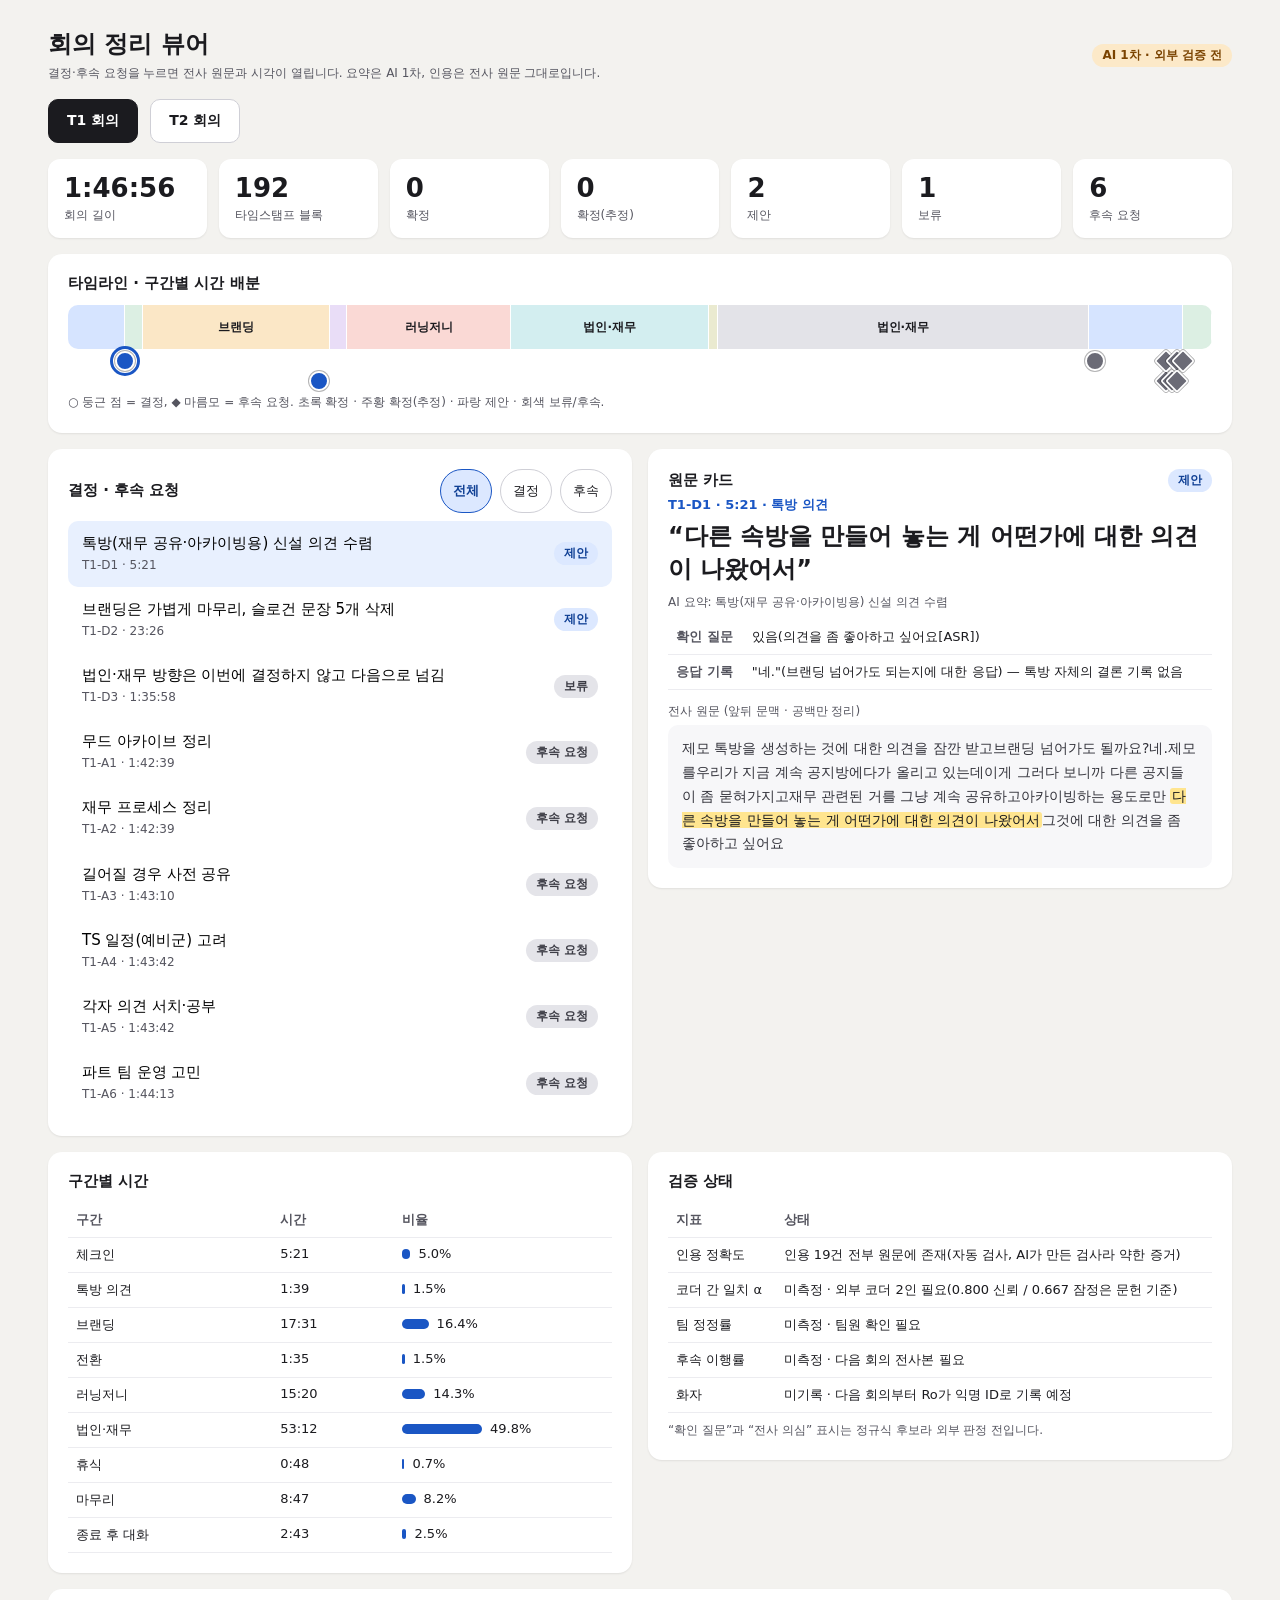
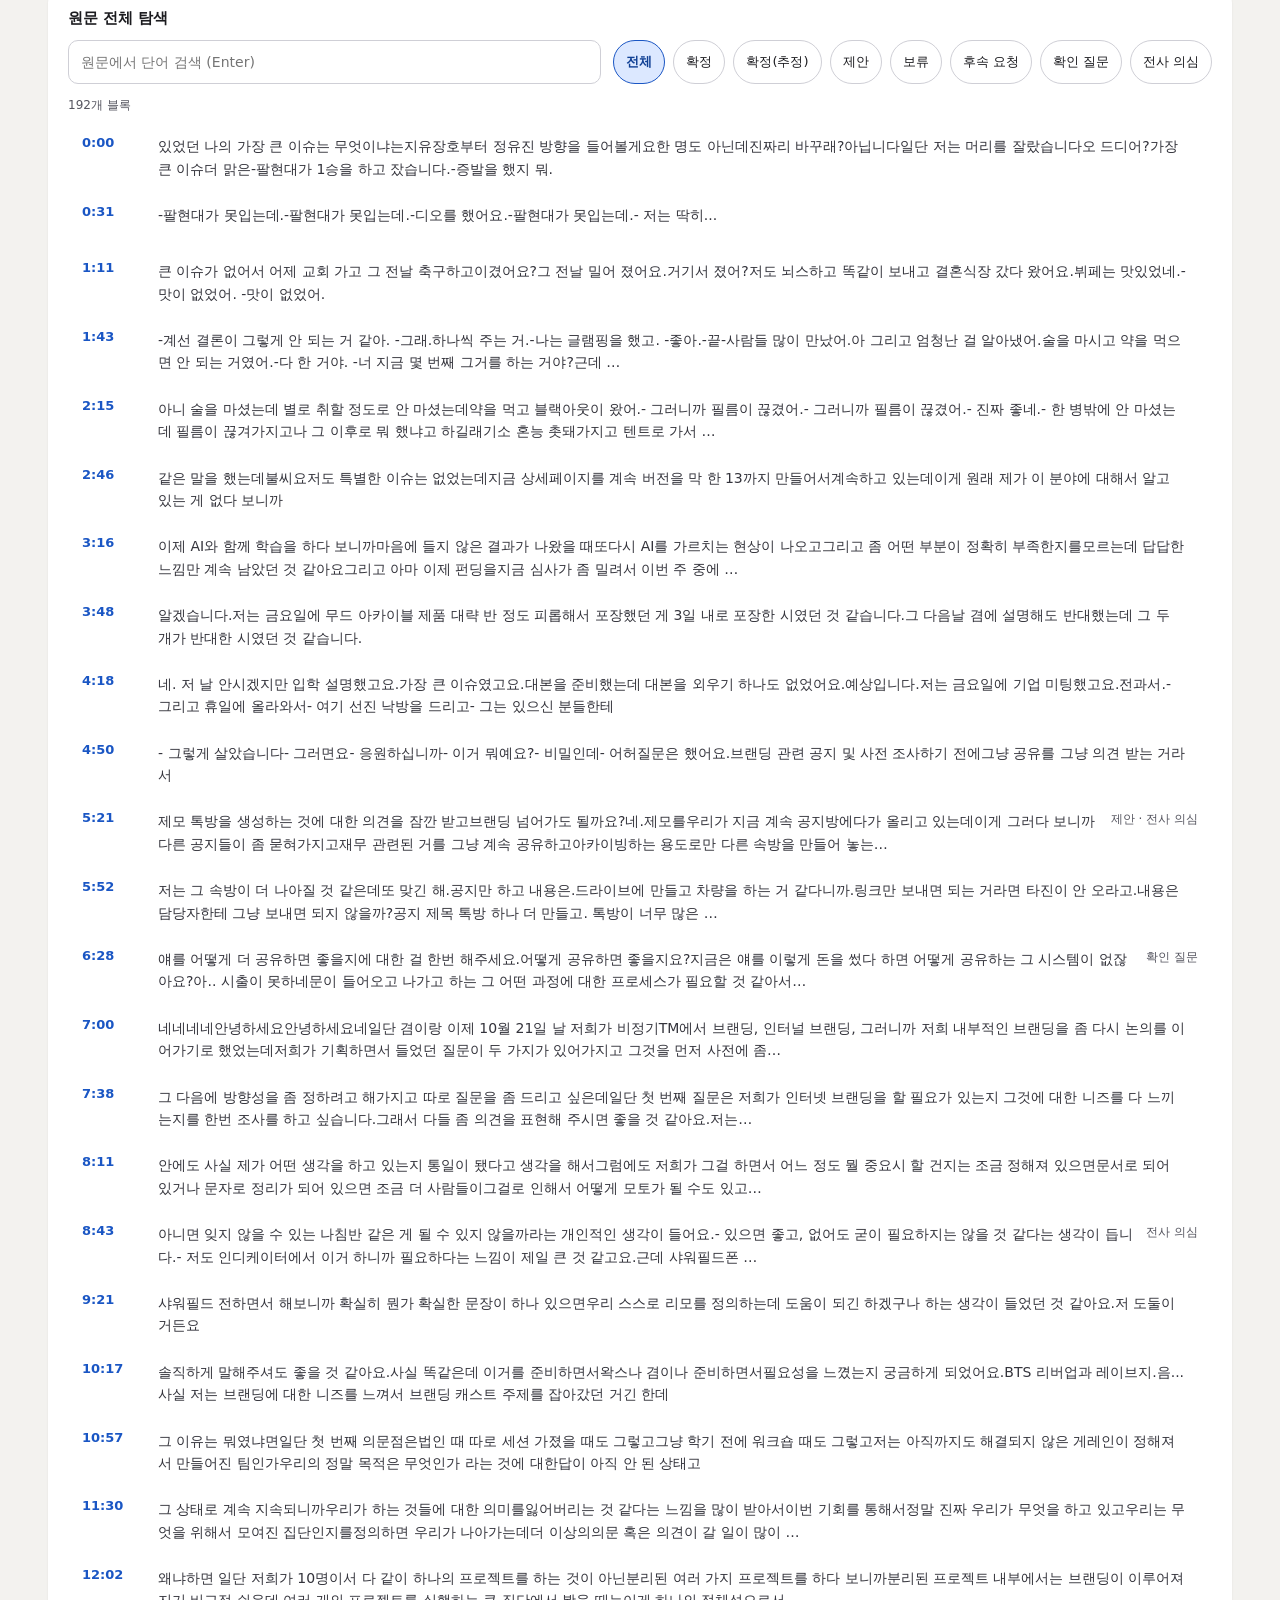
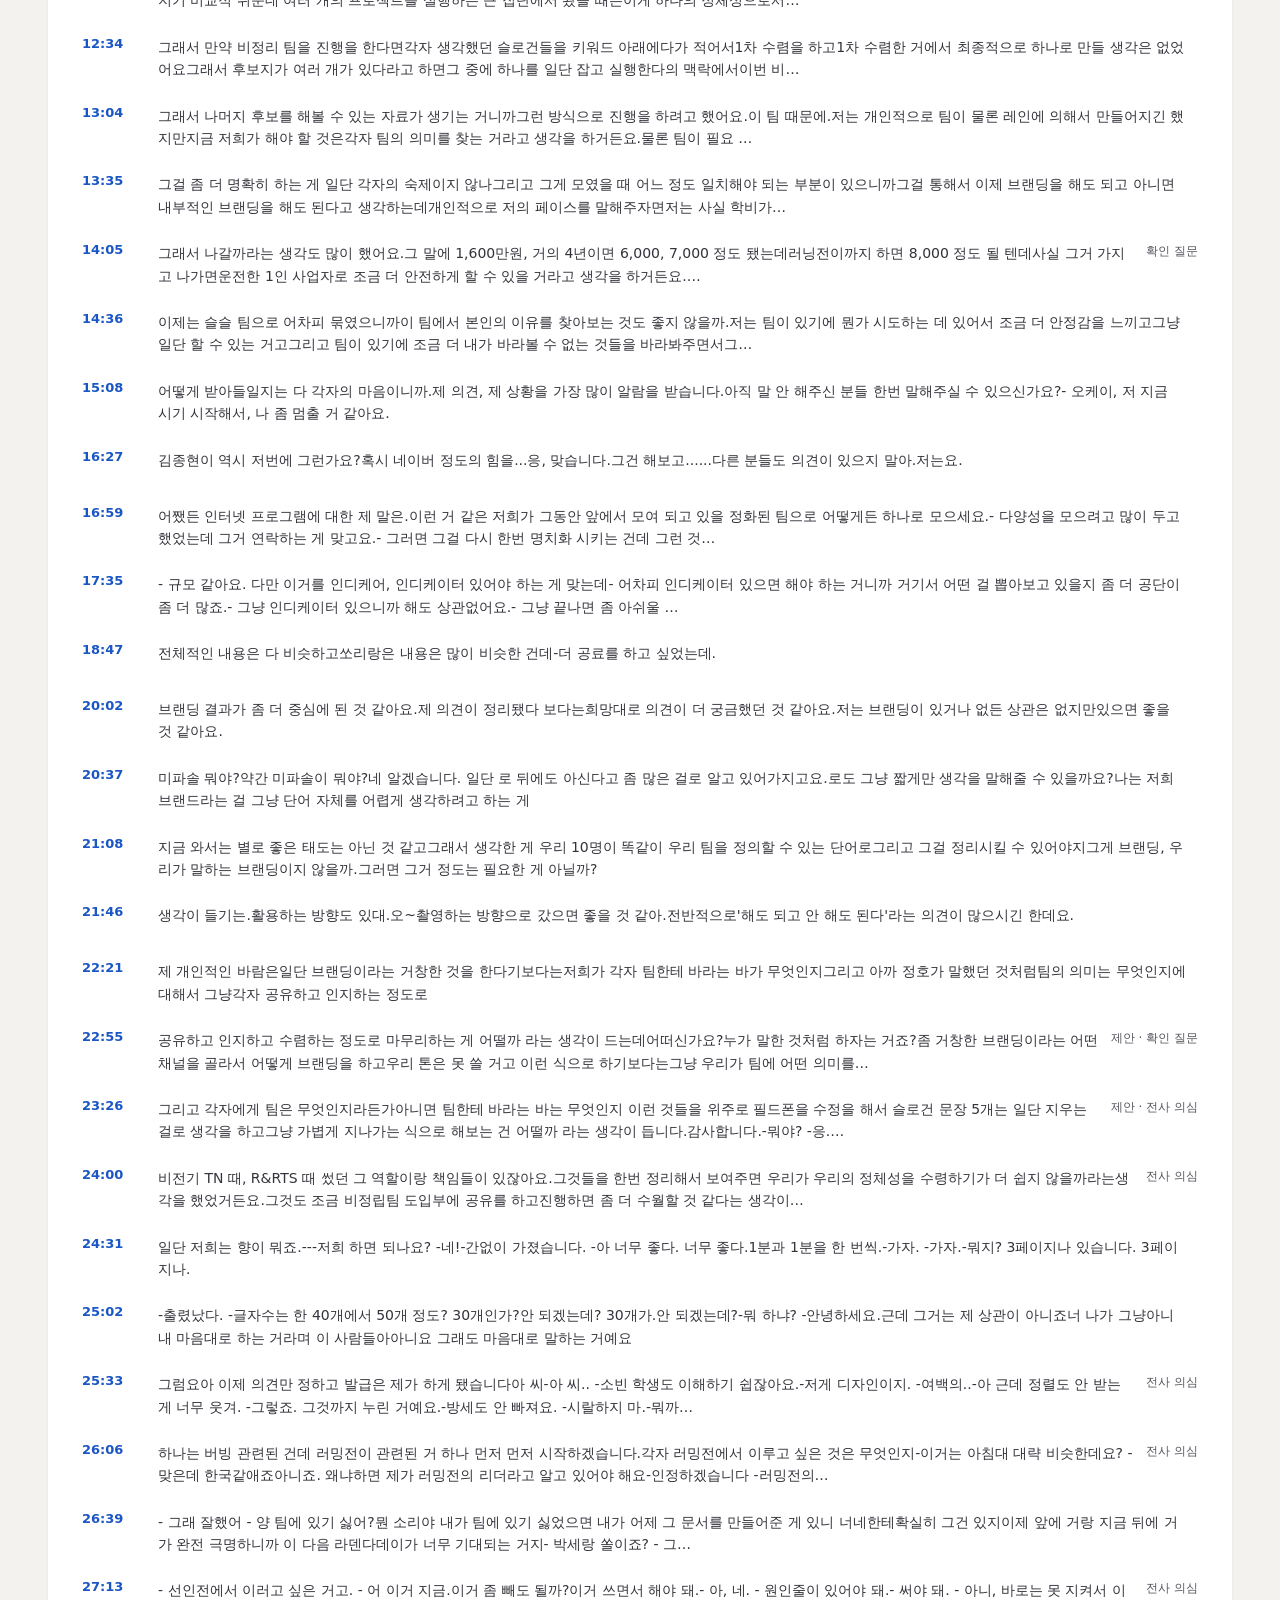
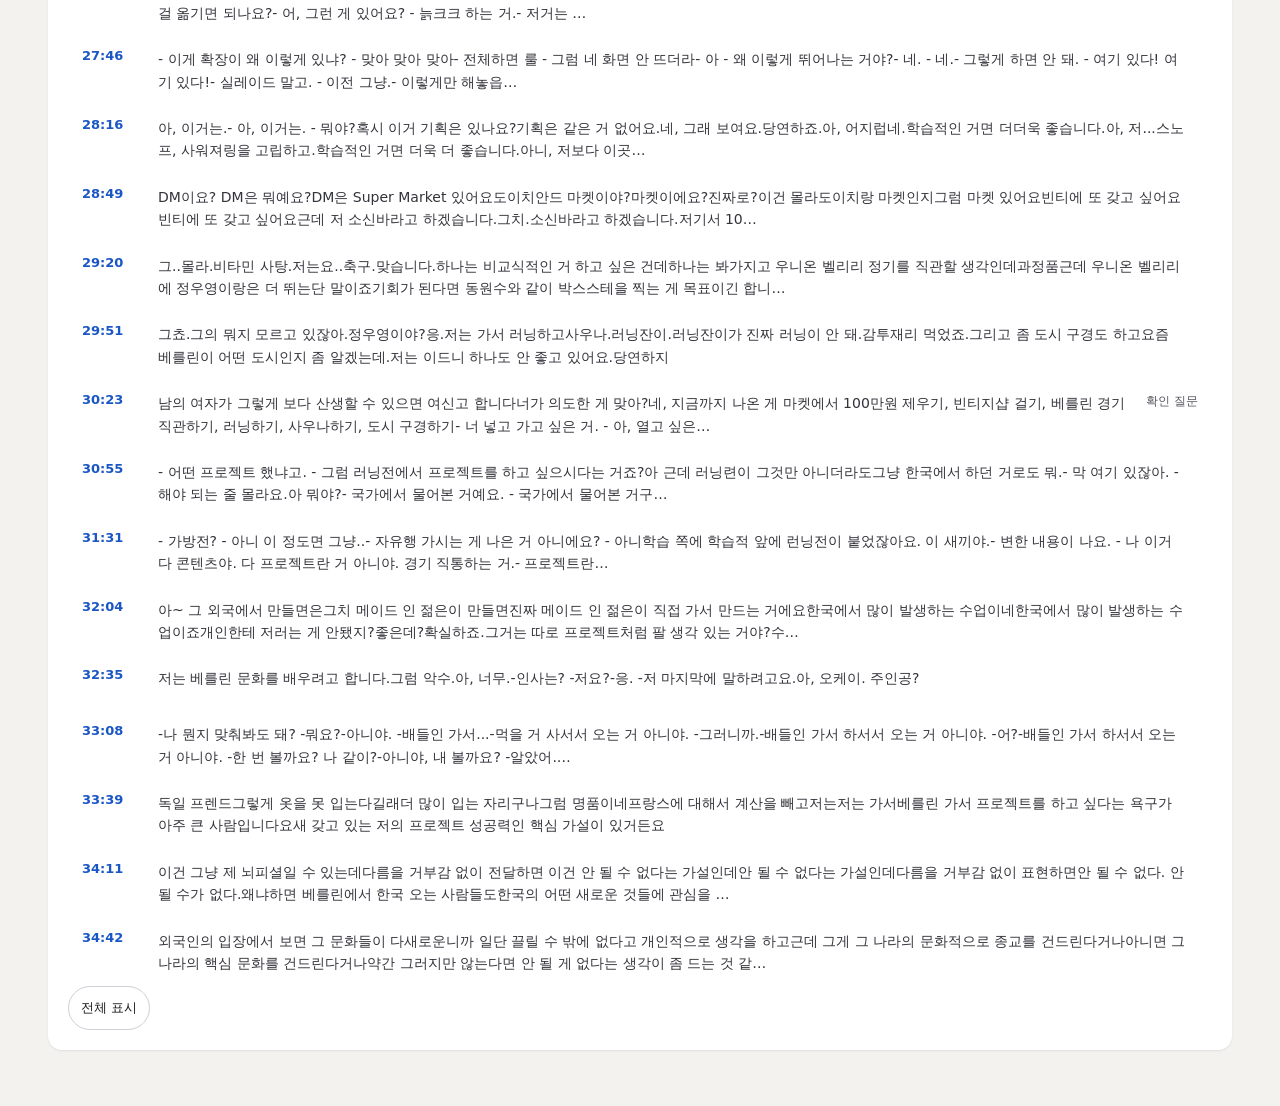
==== meeting-viz/index.html @ afa1eaa8 "Add files via upload" ====
<!doctype html>
<html lang="ko"><head><meta charset="utf-8"><meta name="viewport" content="width=device-width,initial-scale=1">
<title>회의 정리 뷰어 · T1 · T2</title>
<style>
body{margin:0;font-family:'Noto Sans KR',system-ui,-apple-system,'Apple SD Gothic Neo','Malgun Gothic',sans-serif;background:#F3F2EF;color:#1b1b1f}
.pg{max-width:1280px;margin:0 auto;padding:28px clamp(16px,4vw,48px) 56px}*{box-sizing:border-box}
.row{display:flex;flex-wrap:wrap;gap:12px;align-items:center}
.card{background:#fff;border-radius:14px;box-shadow:0 1px 2px rgba(0,0,0,.08);padding:20px}
.h2{font-size:15px;font-weight:700;margin:0 0 12px}
.b{display:inline-block;font-size:12px;font-weight:600;padding:3px 10px;border-radius:999px;white-space:nowrap}
.n{background:#ECECF0;color:#3d3d46}.ok{background:#DDF3E4;color:#14612f}.wr{background:#FCE9C8;color:#7a4300}.bl{background:#DCE8FF;color:#0f3f94}.gy{background:#E4E4E9;color:#3d3d46}
.tab,.chip{font:inherit;cursor:pointer;min-height:44px;border:1px solid #cfcfd6;background:#fff;color:#1b1b1f}
.tab{font-size:14px;font-weight:600;padding:10px 18px;border-radius:10px}.chip{font-size:13px;padding:8px 12px;border-radius:999px}
.tab[aria-pressed=true]{background:#1b1b1f;color:#fff;border-color:#1b1b1f}
.chip[aria-pressed=true]{background:#DCE8FF;border-color:#1a56c4;color:#0f3f94;font-weight:600}
.kpi{flex:1 1 120px;background:#fff;border-radius:12px;padding:14px 16px;box-shadow:0 1px 2px rgba(0,0,0,.08)}.kpi b{display:block;font-size:26px;line-height:1.2}.kpi span{font-size:12px;color:#55555f}
.grid2{display:grid;grid-template-columns:repeat(auto-fit,minmax(min(100%,440px),1fr));gap:16px;align-items:start;margin-top:16px}
.item{display:flex;width:100%;gap:12px;align-items:center;text-align:left;font:inherit;padding:12px 14px;border-radius:10px;border:0;background:transparent;cursor:pointer;min-height:56px}
.item:hover{background:#F3F4F8}.item[aria-current=true]{background:#E8F0FE}
.lane{position:relative;height:44px}.mk{position:absolute;width:20px;height:20px;border:2px solid #fff;padding:0;cursor:pointer;box-shadow:0 0 0 1px #1b1b1f55}.mk[aria-current=true]{outline:3px solid #1a56c4;outline-offset:2px}
.quote{font-size:24px;font-weight:700;line-height:1.4;margin:6px 0}
mark{background:#FFE58F;color:#1b1b1f;border-radius:3px;padding:0 2px}
.ctx{font-size:14px;line-height:1.7;color:#33333b;background:#F7F7F9;border-radius:10px;padding:12px 14px;overflow-wrap:anywhere}
.small{font-size:12px;color:#55555f;line-height:1.6}.bar{height:10px;border-radius:5px;background:#1a56c4}
input.s{font:inherit;font-size:14px;min-height:44px;padding:8px 12px;border-radius:10px;border:1px solid #cfcfd6;flex:1 1 220px;min-width:0}
table{border-collapse:collapse;width:100%;font-size:13px}th,td{text-align:left;padding:8px;border-bottom:1px solid #ECECF0;vertical-align:top}th{color:#55555f;font-weight:600}
</style></head><body><div class="pg" id="app"></div>
<script src="data.js"></script>
<script>
var CN={C:'확정','C?':'확정(추정)',P:'제안',H:'보류',A:'후속 요청',Q:'확인 질문',E:'전사 의심'};
var PAL=['#D6E4FF','#DCEFE3','#FBE7C6','#E9DDF7','#FAD9D5','#D3EEF0','#EAEAD0','#E3E3E8','#D6E4FF','#DCEFE3'];
var S={t:'T1',sel:null,blk:null,kind:'전체',q:'',code:'전체',all:false};
function esc(s){return String(s==null?'':s).replace(/[&<>"]/g,function(c){return {'&':'&amp;','<':'&lt;','>':'&gt;','"':'&quot;'}[c]})}
function fmt(s){var h=Math.floor(s/3600),m=Math.floor(s%3600/60),r=s%60,p=function(n){return String(n).padStart(2,'0')};return h?h+':'+p(m)+':'+p(r):m+':'+p(r)}
function cls(t){return t==='확정'?'ok':t==='확정(추정)'?'wr':t==='제안'?'bl':'gy'}
function col(t){return t==='확정'?'#14612f':t==='확정(추정)'?'#b36b00':t==='제안'?'#1a56c4':'#6b6b76'}
var H={}; // 클릭 핸들러 보관
function on(fn){var k='h'+Object.keys(H).length;H[k]=fn;return k}
window.act=function(k,v){H[k](v)};
function set(o){for(var k in o)S[k]=o[k];render()}
function render(){
H={};var t=S.t,M=DATA.meetings[t],items=DATA.items.filter(function(i){return i.t===t});
var selItem=S.blk!==null?null:(items.find(function(i){return i.id===S.sel})||items.find(function(i){return i.type==='확정'})||items[0]);
var blk=M.blocks[S.blk!==null?S.blk:selItem.block],d;
var corr=DATA.corr.filter(function(c){return c.t===t&&(c.ts===blk.ts||(selItem&&c.ts===selItem.ts))});
var ctx,tbl='',when,quote='',summary='',type;
if(selItem){var tx=blk.text,pos=Math.max(0,tx.indexOf(selItem.quote)),ql=selItem.quote.length;
ctx=esc((pos>160?'…':'')+tx.slice(Math.max(0,pos-160),pos))+'<mark>'+esc(selItem.quote)+'</mark>'+esc(tx.slice(pos+ql,pos+ql+160)+(tx.length>pos+ql+160?'…':''));
type=selItem.type;when=selItem.id+' · '+selItem.ts+' · '+blk.sec_name;quote='<div class="quote">“'+esc(selItem.quote)+'”</div>';summary='<div class="small" style="margin-bottom:8px">AI 요약: '+esc(selItem.summary)+'</div>';
tbl=selItem.kind==='결정'?'<table><tr><th>확인 질문</th><td>'+esc(selItem.q)+'</td></tr><tr><th>응답 기록</th><td>'+esc(selItem.resp)+'</td></tr></table>':'<table><tr><th>기한(발화)</th><td>'+esc(selItem.due)+'</td></tr><tr><th>담당(발화)</th><td>'+esc(selItem.who)+'</td></tr></table>';
}else{ctx=esc(blk.text);type='원문 블록';when=blk.ts+' · '+blk.sec_name}
var cnt=function(k){return items.filter(function(i){return i.type===k}).length};
var kp=[[fmt(M.total),'회의 길이'],[M.blocks.length,'타임스탬프 블록'],[cnt('확정'),'확정'],[cnt('확정(추정)'),'확정(추정)'],[cnt('제안'),'제안'],[cnt('보류'),'보류'],[items.filter(function(i){return i.kind==='후속'}).length,'후속 요청']];
var secs=M.sections.map(function(x,i){var w=(x.end-x.start)/M.total*100;return '<div title="'+esc(x.name+' '+fmt(x.end-x.start))+'" style="width:'+w+'%;background:'+PAL[i%10]+';display:flex;align-items:center;justify-content:center;font-size:12px;font-weight:600;overflow:hidden;white-space:nowrap;border-right:1px solid #fff">'+(w>9?esc(x.name):'')+'</div>'}).join('');
var sorted=items.slice().sort(function(a,b){return a.sec-b.sec});
var marks=sorted.map(function(it,i){var dec=it.kind==='결정',k=on(function(){set({sel:it.id,blk:null})});return '<button class="mk" aria-label="'+esc(it.id+' '+it.type+' '+it.ts)+'" aria-current="'+(!!selItem&&selItem.id===it.id)+'" onclick="act(\''+k+'\')" style="left:calc('+(it.sec/M.total*100)+'% - 10px);top:'+(i%2?22:2)+'px;background:'+col(it.type)+';border-radius:'+(dec?'50%':'3px')+';'+(dec?'':'transform:rotate(45deg) scale(.85)')+'"></button>'}).join('');
var chips=function(list,cur,key,lab){return list.map(function(c){var k=on(function(){var o={all:false};o[key]=c;set(o)});return '<button class="chip" aria-pressed="'+(cur===c)+'" onclick="act(\''+k+'\')">'+esc(lab(c))+'</button>'}).join('')};
var rows=items.filter(function(i){return S.kind==='전체'||i.kind===S.kind}).map(function(it){var k=on(function(){set({sel:it.id,blk:null})});return '<button class="item" aria-current="'+(!!selItem&&selItem.id===it.id)+'" onclick="act(\''+k+'\')"><span style="flex:1;min-width:0"><span style="display:block;font-size:15px;font-weight:500;line-height:1.4">'+esc(it.summary)+'</span><span class="small">'+it.id+' · '+esc(it.ts)+'</span></span><span class="b '+cls(it.type)+'">'+esc(it.type)+'</span></button>'}).join('');
var sm={};M.sections.forEach(function(x){sm[x.name]=(sm[x.name]||0)+(x.end-x.start)});
var secRows=Object.keys(sm).map(function(n){return '<tr><td>'+esc(n)+'</td><td>'+fmt(sm[n])+'</td><td><div class="row" style="flex-wrap:nowrap;gap:8px"><div class="bar" style="width:'+Math.max(2,sm[n]/M.total*160)+'px"></div><span>'+(sm[n]/M.total*100).toFixed(1)+'%</span></div></td></tr>'}).join('');
var q=S.q.trim(),bl2=M.blocks.filter(function(b){return(S.code==='전체'||b.codes.indexOf(S.code)>=0)&&(!q||b.text.indexOf(q)>=0)});
var lim=S.all?bl2.length:60;
var brs=bl2.slice(0,lim).map(function(b){var k=on(function(){set({blk:b.i,sel:null});window.scrollTo({top:0,behavior:'smooth'})});return '<button class="item" style="align-items:flex-start" aria-current="'+(S.blk===b.i)+'" onclick="act(\''+k+'\')"><span style="width:64px;flex:none;font-size:13px;font-weight:600;color:#1a56c4">'+esc(b.ts)+'</span><span style="flex:1;min-width:0;font-size:14px;line-height:1.6;color:#33333b">'+esc(b.text.length>140?b.text.slice(0,140)+'…':b.text)+'</span><span class="small" style="flex:none;max-width:120px;text-align:right">'+esc(b.codes.map(function(c){return CN[c]}).join(' · '))+'</span></button>'}).join('');
var more=(!S.all&&bl2.length>60)?'<button class="chip" onclick="act(\''+on(function(){set({all:true})})+'\')">전체 표시</button>':'';
var corrHtml=corr.length?'<div class="small" style="margin:12px 0 4px">Ro 정정 (원문을 바꾸지 않고 따로 표시)</div>'+corr.map(function(c){return '<div class="ctx" style="margin-bottom:6px">전사 “'+esc(c.raw)+'” → <b>'+esc(c.fix)+'</b><div class="small">'+esc(c.note)+'</div></div>'}).join(''):'';
var focus=document.activeElement&&document.activeElement.id==='q';
document.getElementById('app').innerHTML=
'<div class="row" style="justify-content:space-between;margin-bottom:16px"><div><h1 style="margin:0;font-size:24px">회의 정리 뷰어</h1><div class="small" style="margin-top:4px">결정·후속 요청을 누르면 전사 원문과 시각이 열립니다. 요약은 AI 1차, 인용은 전사 원문 그대로입니다.</div></div><span class="b wr">AI 1차 · 외부 검증 전</span></div>'+
'<div class="row" style="margin-bottom:16px" role="group" aria-label="회의 선택">'+['T1','T2'].map(function(k){var h=on(function(){set({t:k,sel:null,blk:null,q:'',code:'전체',kind:'전체',all:false})});return '<button class="tab" aria-pressed="'+(t===k)+'" onclick="act(\''+h+'\')">'+k+' 회의</button>'}).join('')+'</div>'+
'<div class="row" style="margin-bottom:16px;align-items:stretch">'+kp.map(function(k){return '<div class="kpi"><b>'+k[0]+'</b><span>'+k[1]+'</span></div>'}).join('')+'</div>'+
'<div class="card" style="margin-bottom:16px"><h2 class="h2">타임라인 · 구간별 시간 배분</h2><div style="display:flex;height:44px;border-radius:10px;overflow:hidden">'+secs+'</div><div class="lane" role="group" aria-label="결정과 후속 요청 위치">'+marks+'</div><div class="small">○ 둥근 점 = 결정, ◆ 마름모 = 후속 요청. 초록 확정 · 주황 확정(추정) · 파랑 제안 · 회색 보류/후속.</div></div>'+
'<div class="grid2" style="margin-top:0"><div class="card"><div class="row" style="justify-content:space-between;margin-bottom:8px"><h2 class="h2" style="margin:0">결정 · 후속 요청</h2><div class="row" style="gap:8px">'+chips(['전체','결정','후속'],S.kind,'kind',function(c){return c})+'</div></div>'+rows+'</div>'+
'<div class="card" aria-live="polite"><div class="row" style="justify-content:space-between;margin-bottom:4px"><h2 class="h2" style="margin:0">원문 카드</h2><span class="b '+(selItem?cls(type):'n')+'">'+esc(type)+'</span></div><div style="font-size:13px;font-weight:700;color:#1a56c4">'+esc(when)+'</div>'+quote+summary+tbl+'<div class="small" style="margin:12px 0 4px">전사 원문 (앞뒤 문맥 · 공백만 정리)</div><div class="ctx">'+ctx+'</div>'+corrHtml+'</div></div>'+
'<div class="grid2"><div class="card"><h2 class="h2">구간별 시간</h2><table><tr><th>구간</th><th>시간</th><th style="width:40%">비율</th></tr>'+secRows+'</table></div>'+
'<div class="card"><h2 class="h2">검증 상태</h2><table><tr><th>지표</th><th>상태</th></tr><tr><td>인용 정확도</td><td>인용 19건 전부 원문에 존재(자동 검사, AI가 만든 검사라 약한 증거)</td></tr><tr><td>코더 간 일치 α</td><td>미측정 · 외부 코더 2인 필요(0.800 신뢰 / 0.667 잠정은 문헌 기준)</td></tr><tr><td>팀 정정률</td><td>미측정 · 팀원 확인 필요</td></tr><tr><td>후속 이행률</td><td>미측정 · 다음 회의 전사본 필요</td></tr><tr><td>화자</td><td>미기록 · 다음 회의부터 Ro가 익명 ID로 기록 예정</td></tr></table><div class="small" style="margin-top:8px">“확인 질문”과 “전사 의심” 표시는 정규식 후보라 외부 판정 전입니다.</div></div></div>'+
'<div class="card" style="margin-top:16px"><h2 class="h2">원문 전체 탐색</h2><div class="row" style="margin-bottom:12px"><input class="s" id="q" type="search" aria-label="원문 검색" placeholder="원문에서 단어 검색 (Enter)" value="'+esc(S.q)+'"><div class="row" style="gap:8px">'+chips(['전체','C','C?','P','H','A','Q','E'],S.code,'code',function(c){return c==='전체'?c:CN[c]})+'</div></div><div class="small" style="margin-bottom:8px">'+bl2.length+'개 블록'+(q?' · “'+esc(q)+'” 검색':'')+'</div>'+brs+more+'</div>';
var qi=document.getElementById('q');qi.addEventListener('keydown',function(e){if(e.key==='Enter')set({q:qi.value,all:false})});qi.addEventListener('change',function(){if(qi.value!==S.q)set({q:qi.value,all:false})});
}
render();
</script></body></html>
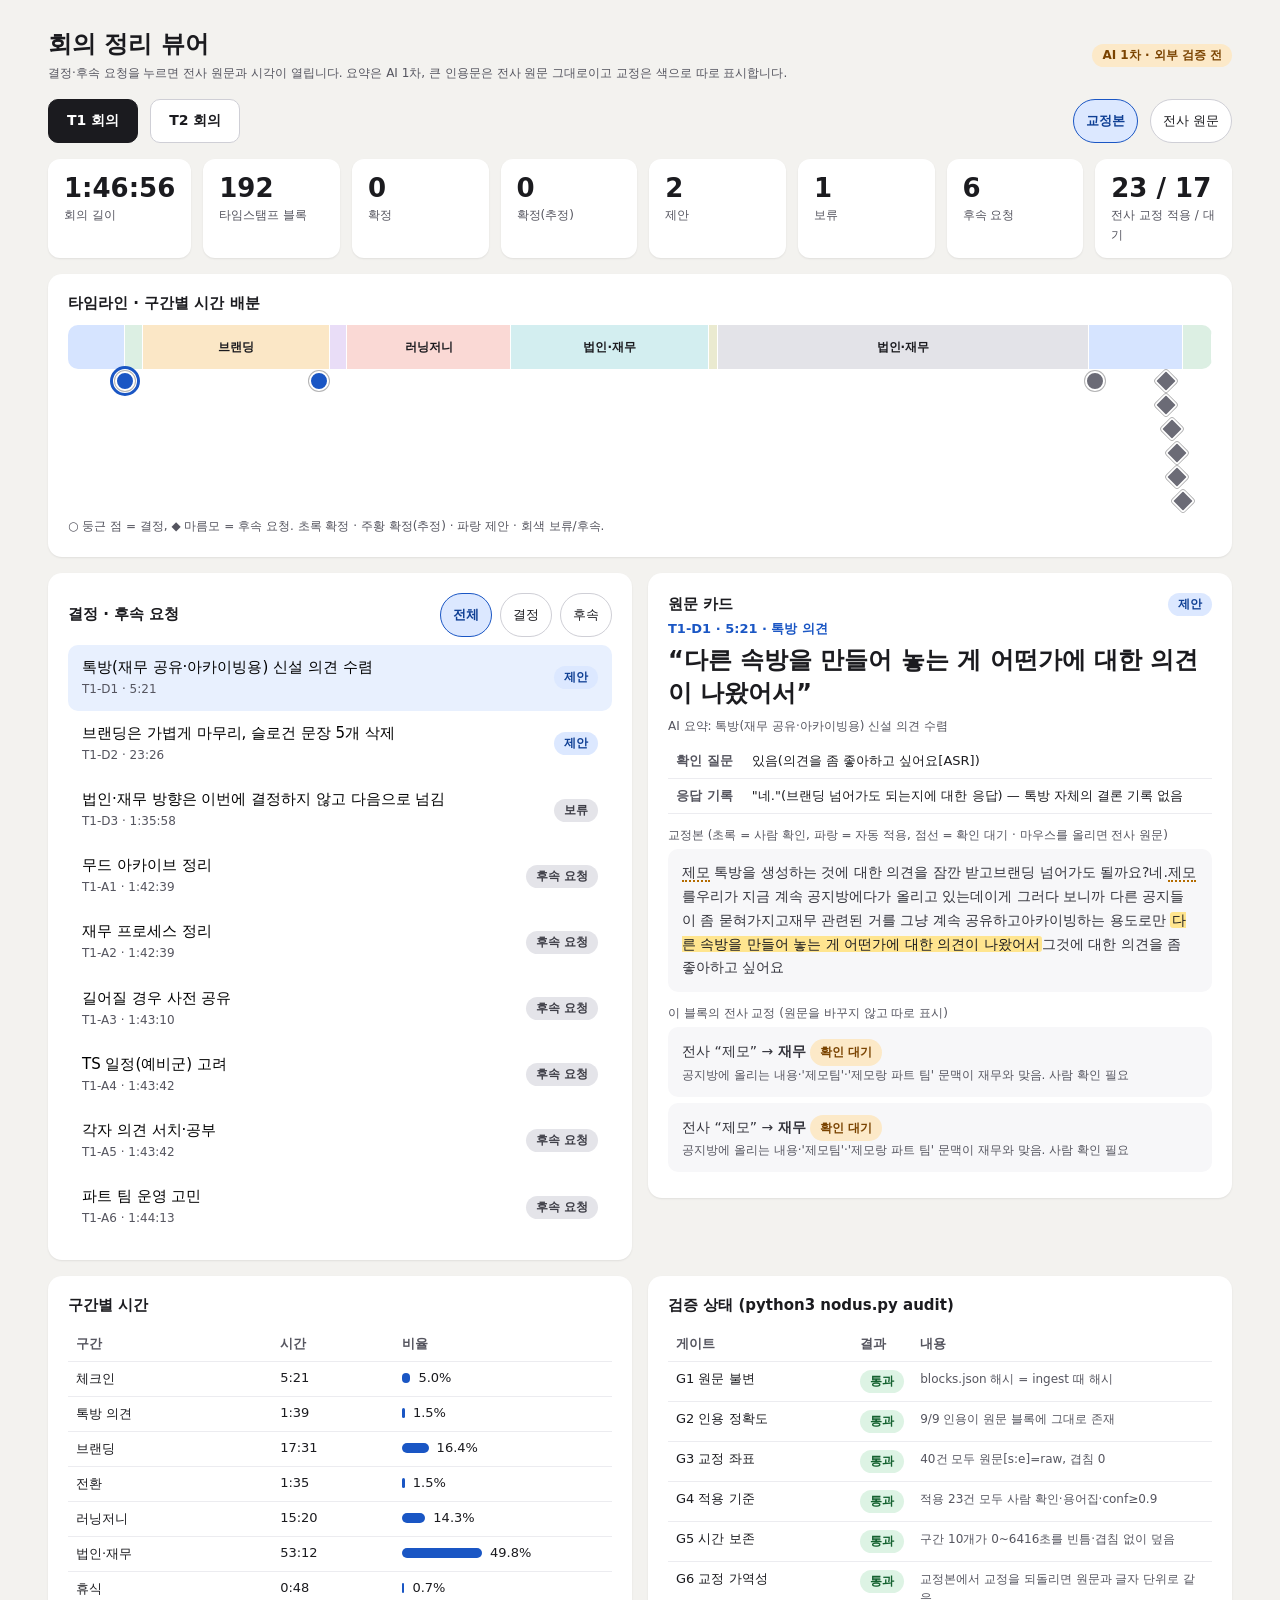
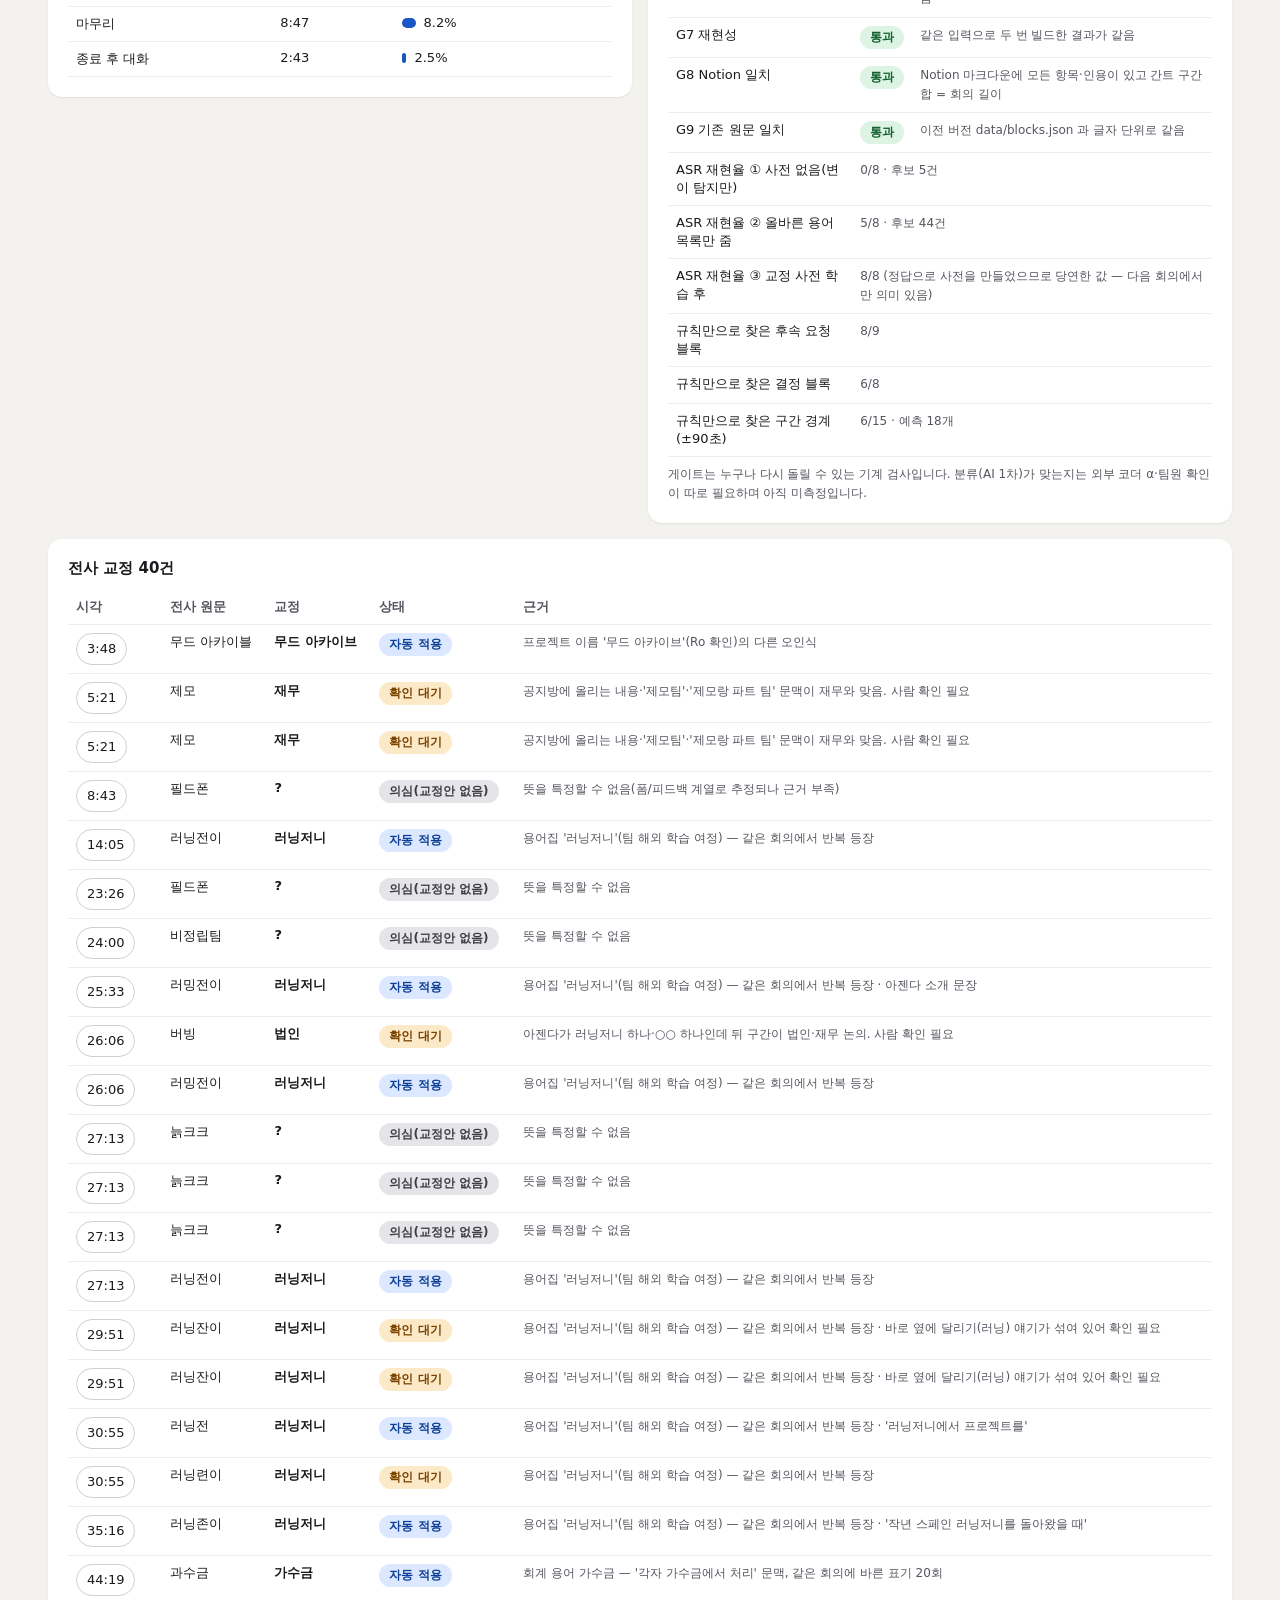
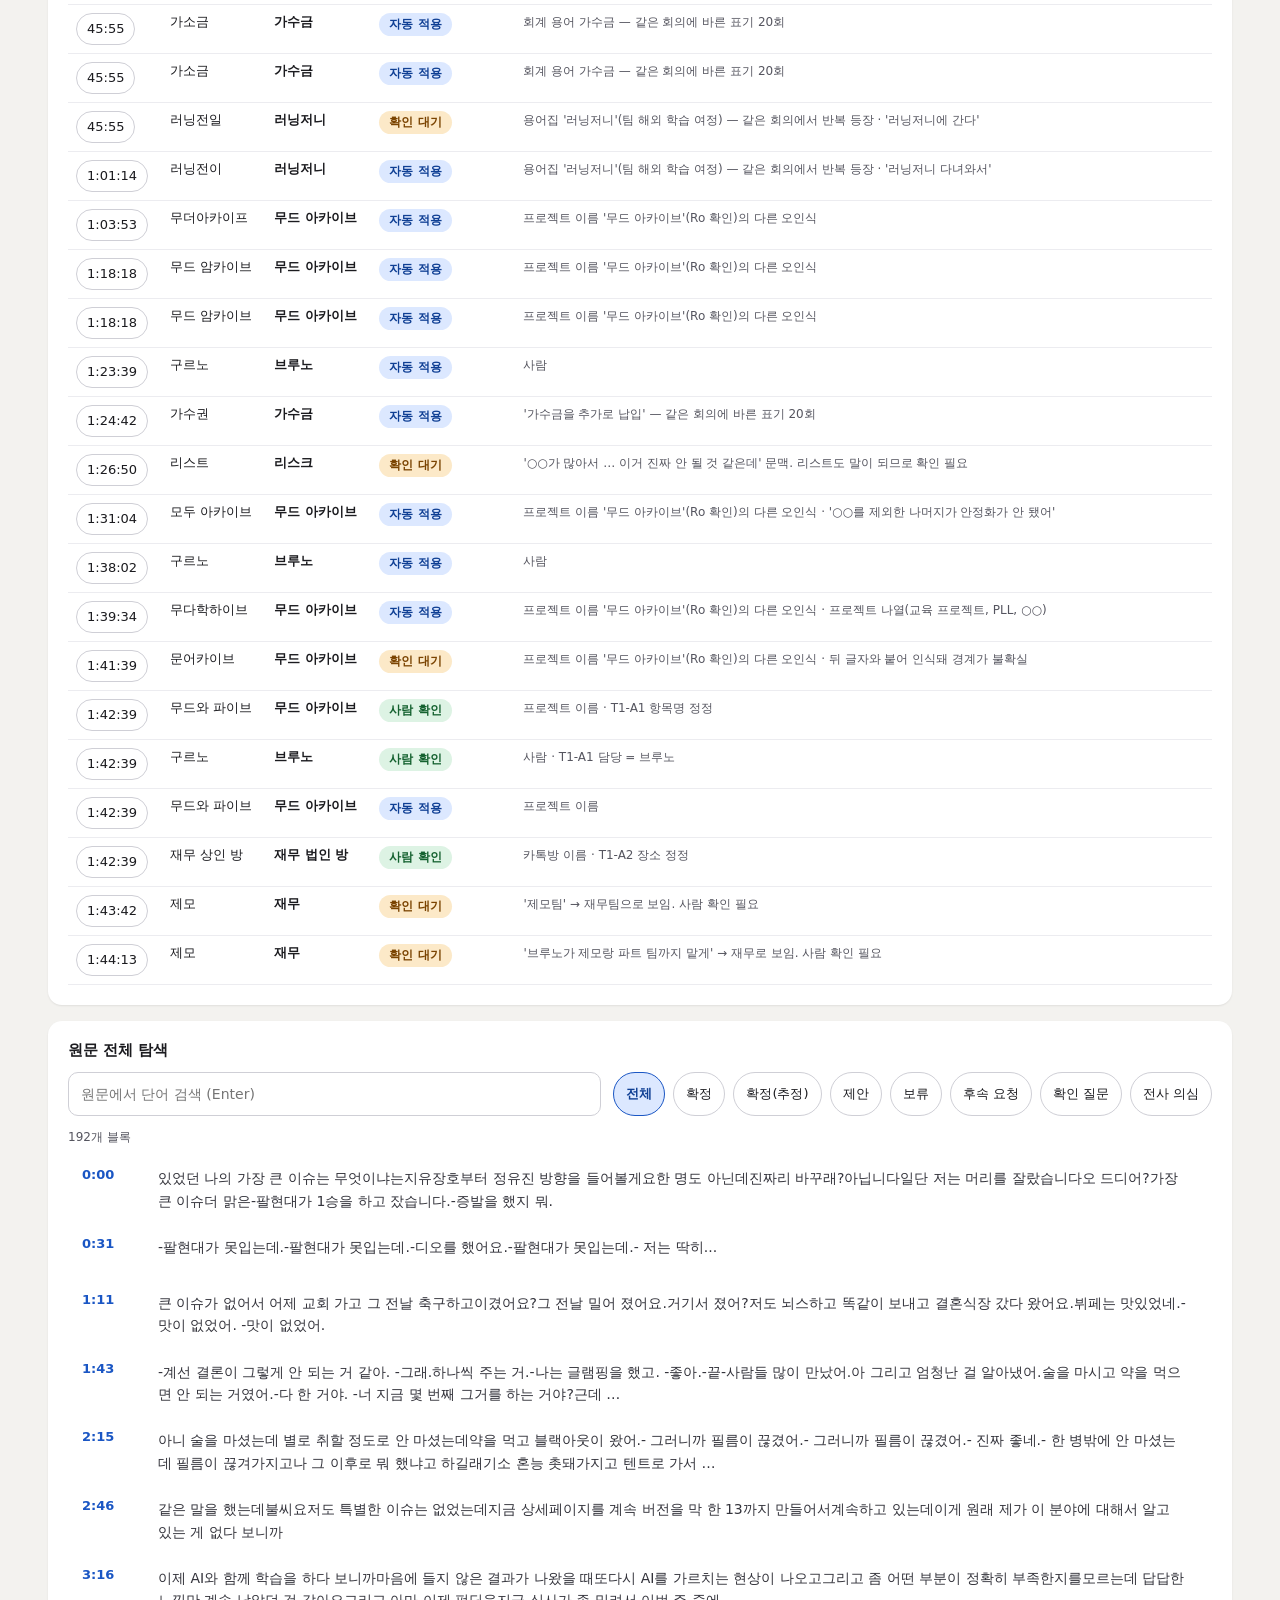
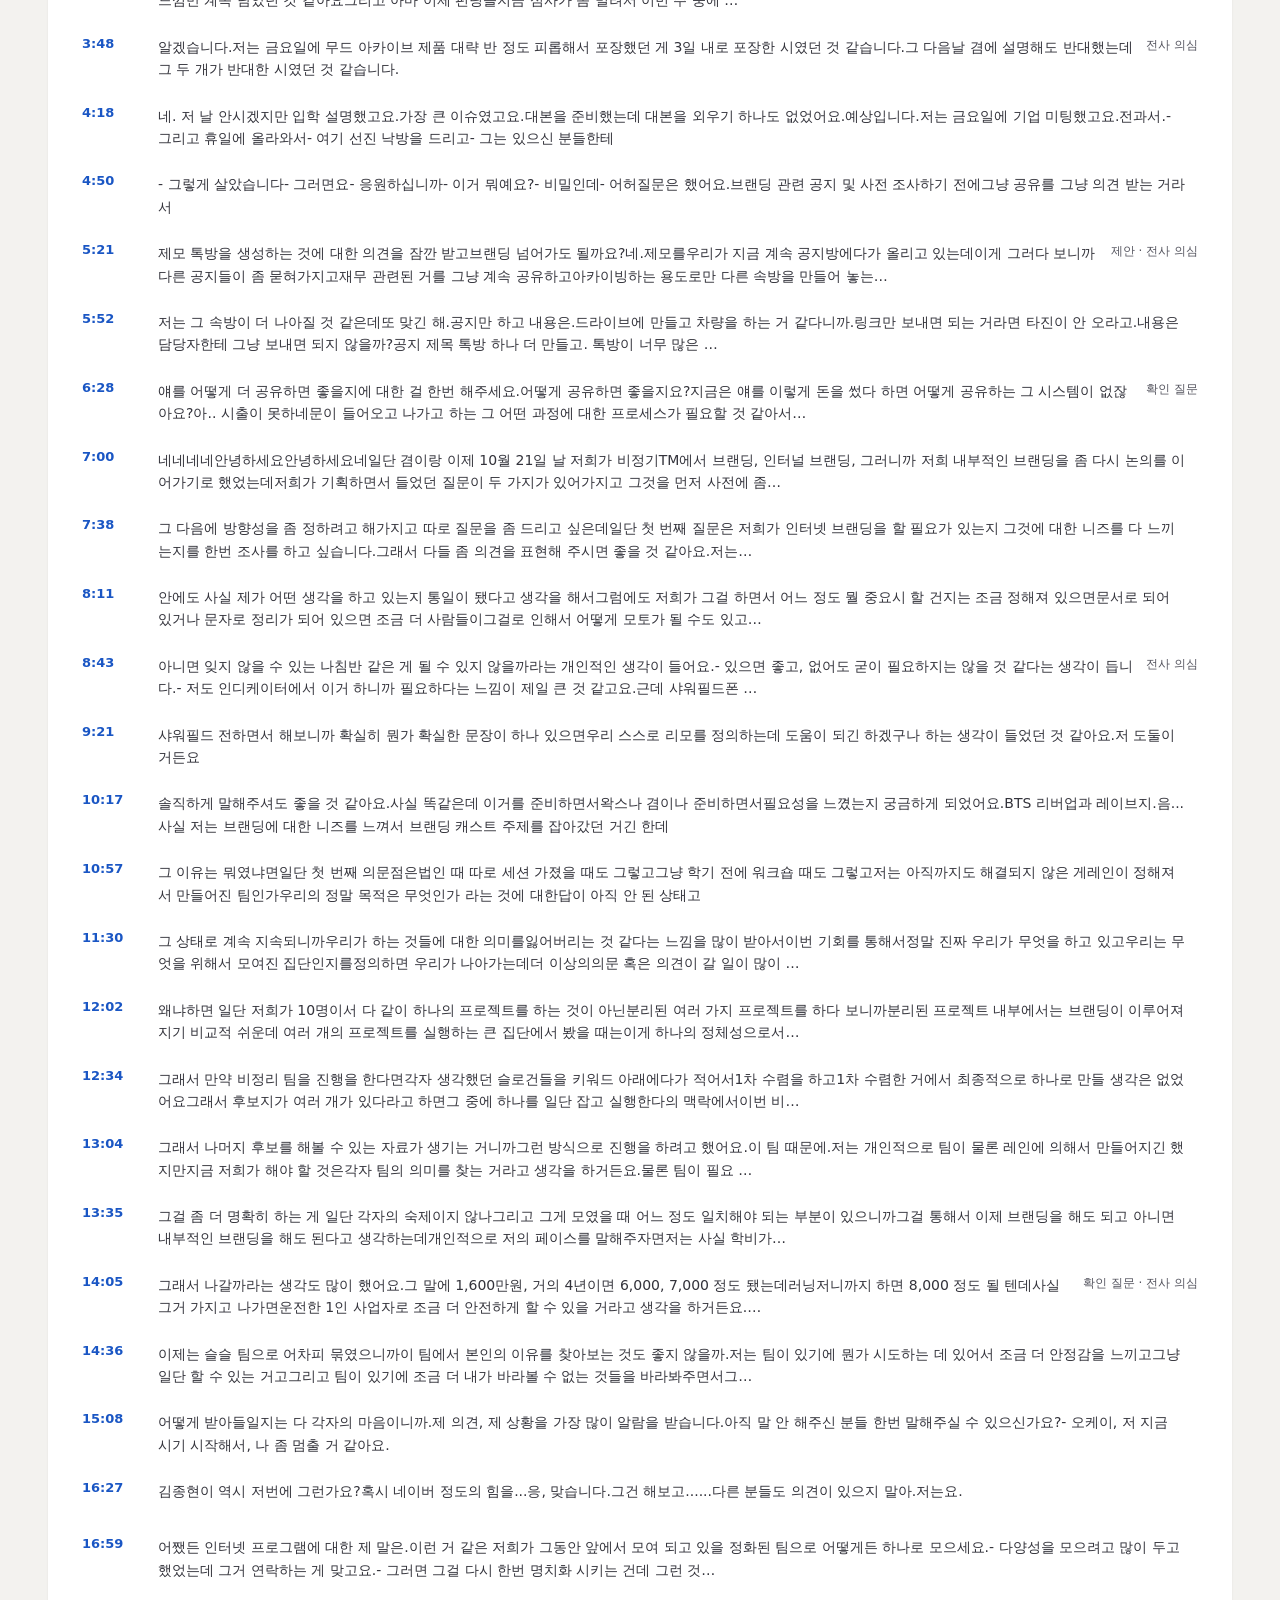
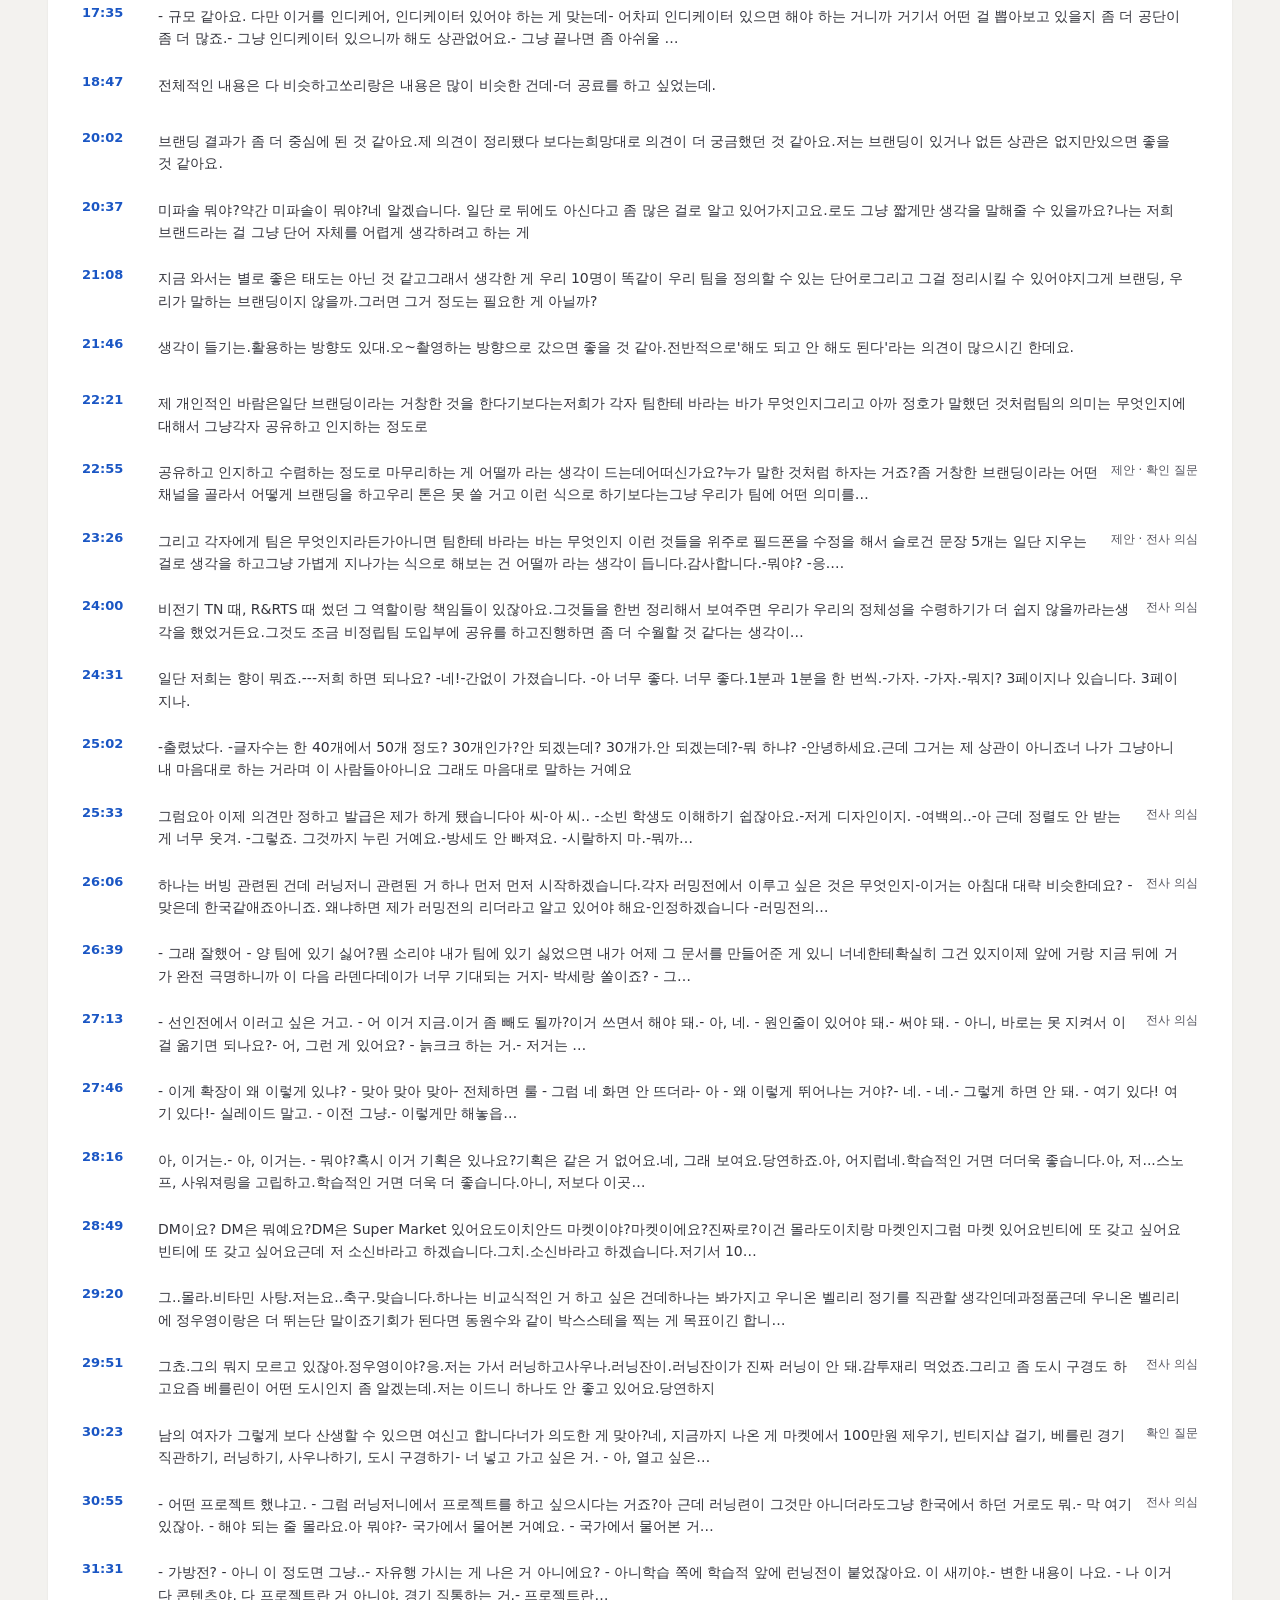
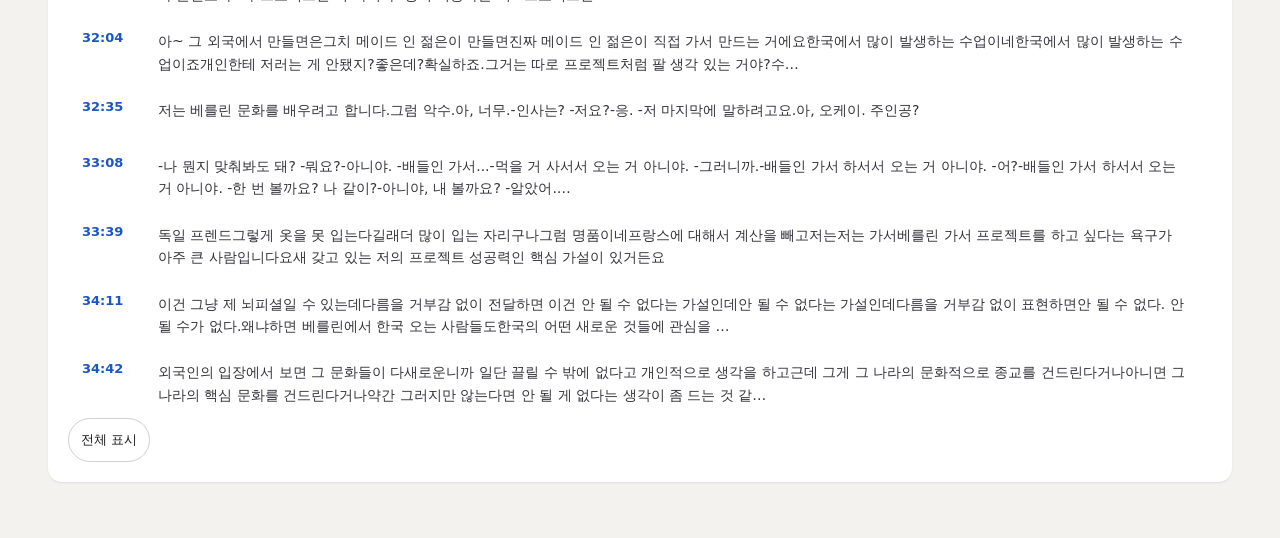
==== commit c6c68f17: "Add nodus pipeline: transcript to ASR correction layer to viewer and Notion page One command (nodus." ====
--- a/meeting-viz/index.html
+++ b/meeting-viz/index.html
@@ -1,6 +1,6 @@
 <!doctype html>
 <html lang="ko"><head><meta charset="utf-8"><meta name="viewport" content="width=device-width,initial-scale=1">
-<title>회의 정리 뷰어 · T1 · T2</title>
+<title>회의 정리 뷰어 · nodus</title>
 <style>
 body{margin:0;font-family:'Noto Sans KR',system-ui,-apple-system,'Apple SD Gothic Neo','Malgun Gothic',sans-serif;background:#F3F2EF;color:#1b1b1f}
 .pg{max-width:1280px;margin:0 auto;padding:28px clamp(16px,4vw,48px) 56px}*{box-sizing:border-box}
@@ -23,13 +23,32 @@
 .ctx{font-size:14px;line-height:1.7;color:#33333b;background:#F7F7F9;border-radius:10px;padding:12px 14px;overflow-wrap:anywhere}
 .small{font-size:12px;color:#55555f;line-height:1.6}.bar{height:10px;border-radius:5px;background:#1a56c4}
 input.s{font:inherit;font-size:14px;min-height:44px;padding:8px 12px;border-radius:10px;border:1px solid #cfcfd6;flex:1 1 220px;min-width:0}
+.fx{background:#DDF3E4;color:#0d4a23;border-radius:3px;padding:0 2px;font-weight:600;cursor:help}
+.fx.ai{background:#DCE8FF;color:#0f3f94}
+.sg{border-bottom:2px dotted #b36b00;cursor:help}.sp{border-bottom:2px dotted #8a8a96;cursor:help}
+.raw{border-bottom:2px solid #e0a100;cursor:help}
 table{border-collapse:collapse;width:100%;font-size:13px}th,td{text-align:left;padding:8px;border-bottom:1px solid #ECECF0;vertical-align:top}th{color:#55555f;font-weight:600}
 </style></head><body><div class="pg" id="app"></div>
 <script src="data.js"></script>
 <script>
 var CN={C:'확정','C?':'확정(추정)',P:'제안',H:'보류',A:'후속 요청',Q:'확인 질문',E:'전사 의심'};
 var PAL=['#D6E4FF','#DCEFE3','#FBE7C6','#E9DDF7','#FAD9D5','#D3EEF0','#EAEAD0','#E3E3E8','#D6E4FF','#DCEFE3'];
-var S={t:'T1',sel:null,blk:null,kind:'전체',q:'',code:'전체',all:false};
+var S={t:DATA.order[0],sel:null,blk:null,kind:'전체',q:'',code:'전체',all:false,mode:'fix'};
+var STN={confirmed:'사람 확인',auto:'자동 적용',suggest:'확인 대기',suspect:'의심(교정안 없음)'};
+function applied(f){return (f.st==='confirmed'||f.st==='auto')&&f.fix}
+// 블록 원문의 [a,z) 구간을 그린다. 교정은 원문 좌표(s,e)로 겹쳐 표시하고, [m0,m1)은 인용 강조.
+function rich(b,a,z,m0,m1){
+var tx=b.text,fx=(b.fixes||[]).filter(function(f){return f.s<z&&f.e>a}).sort(function(x,y){return x.s-y.s});
+fx.forEach(function(f){a=Math.min(a,f.s);z=Math.max(z,f.e)});
+function plain(s,e){if(m0==null||e<=m0||s>=m1)return esc(tx.slice(s,e));var x=Math.max(s,m0),y=Math.min(e,m1);return esc(tx.slice(s,x))+'<mark>'+esc(tx.slice(x,y))+'</mark>'+esc(tx.slice(y,e))}
+var out='',p=a;
+fx.forEach(function(f){out+=plain(p,f.s);var raw=tx.slice(f.s,f.e),h;
+if(S.mode==='raw')h='<span class="raw" title="'+esc(STN[f.st]+(f.fix?' → '+f.fix:''))+'">'+esc(raw)+'</span>';
+else if(applied(f))h='<span class="fx'+(f.st==='auto'?' ai':'')+'" title="'+esc('전사 원문: '+raw+' · '+STN[f.st])+'">'+esc(f.fix)+'</span>';
+else h='<span class="'+(f.st==='suggest'?'sg':'sp')+'" title="'+esc(STN[f.st]+(f.fix?': '+f.fix:''))+'">'+esc(raw)+'</span>';
+out+=(m0!=null&&f.s<m1&&f.e>m0)?'<mark>'+h+'</mark>':h;p=f.e});
+return (a>0?'…':'')+out+plain(p,z)+(z<tx.length?'…':'')}
+function flat(b){if(S.mode==='raw')return b.text;var o='',p=0;(b.fixes||[]).slice().sort(function(x,y){return x.s-y.s}).forEach(function(f){if(applied(f)){o+=b.text.slice(p,f.s)+f.fix;p=f.e}});return o+b.text.slice(p)}
 function esc(s){return String(s==null?'':s).replace(/[&<>"]/g,function(c){return {'&':'&amp;','<':'&lt;','>':'&gt;','"':'&quot;'}[c]})}
 function fmt(s){var h=Math.floor(s/3600),m=Math.floor(s%3600/60),r=s%60,p=function(n){return String(n).padStart(2,'0')};return h?h+':'+p(m)+':'+p(r):m+':'+p(r)}
 function cls(t){return t==='확정'?'ok':t==='확정(추정)'?'wr':t==='제안'?'bl':'gy'}
@@ -40,39 +59,47 @@
 function set(o){for(var k in o)S[k]=o[k];render()}
 function render(){
 H={};var t=S.t,M=DATA.meetings[t],items=DATA.items.filter(function(i){return i.t===t});
-var selItem=S.blk!==null?null:(items.find(function(i){return i.id===S.sel})||items.find(function(i){return i.type==='확정'})||items[0]);
-var blk=M.blocks[S.blk!==null?S.blk:selItem.block],d;
-var corr=DATA.corr.filter(function(c){return c.t===t&&(c.ts===blk.ts||(selItem&&c.ts===selItem.ts))});
+var selItem=S.blk!==null?null:(items.find(function(i){return i.id===S.sel})||items.find(function(i){return i.type==='확정'})||items[0]||null);
+var blk=M.blocks[S.blk!==null?S.blk:selItem?selItem.block:0],d;
+var allCorr=DATA.corr.filter(function(c){return c.t===t});
+var corr=allCorr.filter(function(c){return c.block===blk.i});
 var ctx,tbl='',when,quote='',summary='',type;
 if(selItem){var tx=blk.text,pos=Math.max(0,tx.indexOf(selItem.quote)),ql=selItem.quote.length;
-ctx=esc((pos>160?'…':'')+tx.slice(Math.max(0,pos-160),pos))+'<mark>'+esc(selItem.quote)+'</mark>'+esc(tx.slice(pos+ql,pos+ql+160)+(tx.length>pos+ql+160?'…':''));
+ctx=rich(blk,Math.max(0,pos-160),Math.min(tx.length,pos+ql+160),pos,pos+ql);
 type=selItem.type;when=selItem.id+' · '+selItem.ts+' · '+blk.sec_name;quote='<div class="quote">“'+esc(selItem.quote)+'”</div>';summary='<div class="small" style="margin-bottom:8px">AI 요약: '+esc(selItem.summary)+'</div>';
 tbl=selItem.kind==='결정'?'<table><tr><th>확인 질문</th><td>'+esc(selItem.q)+'</td></tr><tr><th>응답 기록</th><td>'+esc(selItem.resp)+'</td></tr></table>':'<table><tr><th>기한(발화)</th><td>'+esc(selItem.due)+'</td></tr><tr><th>담당(발화)</th><td>'+esc(selItem.who)+'</td></tr></table>';
-}else{ctx=esc(blk.text);type='원문 블록';when=blk.ts+' · '+blk.sec_name}
+}else{ctx=rich(blk,0,blk.text.length,null,null);type='원문 블록';when=blk.ts+' · '+blk.sec_name}
 var cnt=function(k){return items.filter(function(i){return i.type===k}).length};
-var kp=[[fmt(M.total),'회의 길이'],[M.blocks.length,'타임스탬프 블록'],[cnt('확정'),'확정'],[cnt('확정(추정)'),'확정(추정)'],[cnt('제안'),'제안'],[cnt('보류'),'보류'],[items.filter(function(i){return i.kind==='후속'}).length,'후속 요청']];
+var kp=[[fmt(M.total),'회의 길이'],[M.blocks.length,'타임스탬프 블록'],[cnt('확정'),'확정'],[cnt('확정(추정)'),'확정(추정)'],[cnt('제안'),'제안'],[cnt('보류'),'보류'],[items.filter(function(i){return i.kind==='후속'}).length,'후속 요청'],[allCorr.filter(applied).length+' / '+allCorr.filter(function(c){return !applied(c)}).length,'전사 교정 적용 / 대기']];
 var secs=M.sections.map(function(x,i){var w=(x.end-x.start)/M.total*100;return '<div title="'+esc(x.name+' '+fmt(x.end-x.start))+'" style="width:'+w+'%;background:'+PAL[i%10]+';display:flex;align-items:center;justify-content:center;font-size:12px;font-weight:600;overflow:hidden;white-space:nowrap;border-right:1px solid #fff">'+(w>9?esc(x.name):'')+'</div>'}).join('');
 var sorted=items.slice().sort(function(a,b){return a.sec-b.sec});
-var marks=sorted.map(function(it,i){var dec=it.kind==='결정',k=on(function(){set({sel:it.id,blk:null})});return '<button class="mk" aria-label="'+esc(it.id+' '+it.type+' '+it.ts)+'" aria-current="'+(!!selItem&&selItem.id===it.id)+'" onclick="act(\''+k+'\')" style="left:calc('+(it.sec/M.total*100)+'% - 10px);top:'+(i%2?22:2)+'px;background:'+col(it.type)+';border-radius:'+(dec?'50%':'3px')+';'+(dec?'':'transform:rotate(45deg) scale(.85)')+'"></button>'}).join('');
+var laneW=Math.max(200,Math.min(1280,document.documentElement.clientWidth)-2*Math.max(16,Math.min(48,document.documentElement.clientWidth*.04))-40),lanes=[];
+var marks=sorted.map(function(it){var dec=it.kind==='결정',k=on(function(){set({sel:it.id,blk:null})});var x=it.sec/M.total*laneW,i=0;while(i<lanes.length&&x-lanes[i]<24)i++;lanes[i]=x;return '<button class="mk" aria-label="'+esc(it.id+' '+it.type+' '+it.ts)+'" aria-current="'+(!!selItem&&selItem.id===it.id)+'" onclick="act(\''+k+'\')" style="left:calc('+(it.sec/M.total*100)+'% - 10px);top:'+(2+i*24)+'px;background:'+col(it.type)+';border-radius:'+(dec?'50%':'3px')+';'+(dec?'':'transform:rotate(45deg) scale(.85)')+'"></button>'}).join('');
 var chips=function(list,cur,key,lab){return list.map(function(c){var k=on(function(){var o={all:false};o[key]=c;set(o)});return '<button class="chip" aria-pressed="'+(cur===c)+'" onclick="act(\''+k+'\')">'+esc(lab(c))+'</button>'}).join('')};
 var rows=items.filter(function(i){return S.kind==='전체'||i.kind===S.kind}).map(function(it){var k=on(function(){set({sel:it.id,blk:null})});return '<button class="item" aria-current="'+(!!selItem&&selItem.id===it.id)+'" onclick="act(\''+k+'\')"><span style="flex:1;min-width:0"><span style="display:block;font-size:15px;font-weight:500;line-height:1.4">'+esc(it.summary)+'</span><span class="small">'+it.id+' · '+esc(it.ts)+'</span></span><span class="b '+cls(it.type)+'">'+esc(it.type)+'</span></button>'}).join('');
 var sm={};M.sections.forEach(function(x){sm[x.name]=(sm[x.name]||0)+(x.end-x.start)});
 var secRows=Object.keys(sm).map(function(n){return '<tr><td>'+esc(n)+'</td><td>'+fmt(sm[n])+'</td><td><div class="row" style="flex-wrap:nowrap;gap:8px"><div class="bar" style="width:'+Math.max(2,sm[n]/M.total*160)+'px"></div><span>'+(sm[n]/M.total*100).toFixed(1)+'%</span></div></td></tr>'}).join('');
-var q=S.q.trim(),bl2=M.blocks.filter(function(b){return(S.code==='전체'||b.codes.indexOf(S.code)>=0)&&(!q||b.text.indexOf(q)>=0)});
+var q=S.q.trim(),bl2=M.blocks.filter(function(b){return(S.code==='전체'||b.codes.indexOf(S.code)>=0)&&(!q||b.text.indexOf(q)>=0||flat(b).indexOf(q)>=0)});
 var lim=S.all?bl2.length:60;
-var brs=bl2.slice(0,lim).map(function(b){var k=on(function(){set({blk:b.i,sel:null});window.scrollTo({top:0,behavior:'smooth'})});return '<button class="item" style="align-items:flex-start" aria-current="'+(S.blk===b.i)+'" onclick="act(\''+k+'\')"><span style="width:64px;flex:none;font-size:13px;font-weight:600;color:#1a56c4">'+esc(b.ts)+'</span><span style="flex:1;min-width:0;font-size:14px;line-height:1.6;color:#33333b">'+esc(b.text.length>140?b.text.slice(0,140)+'…':b.text)+'</span><span class="small" style="flex:none;max-width:120px;text-align:right">'+esc(b.codes.map(function(c){return CN[c]}).join(' · '))+'</span></button>'}).join('');
+var brs=bl2.slice(0,lim).map(function(b){var k=on(function(){set({blk:b.i,sel:null});window.scrollTo({top:0,behavior:'smooth'})});return '<button class="item" style="align-items:flex-start" aria-current="'+(S.blk===b.i)+'" onclick="act(\''+k+'\')"><span style="width:64px;flex:none;font-size:13px;font-weight:600;color:#1a56c4">'+esc(b.ts)+'</span><span style="flex:1;min-width:0;font-size:14px;line-height:1.6;color:#33333b">'+(function(x){return esc(x.length>140?x.slice(0,140)+'…':x)})(flat(b))+'</span><span class="small" style="flex:none;max-width:120px;text-align:right">'+esc(b.codes.map(function(c){return CN[c]}).join(' · '))+'</span></button>'}).join('');
 var more=(!S.all&&bl2.length>60)?'<button class="chip" onclick="act(\''+on(function(){set({all:true})})+'\')">전체 표시</button>':'';
-var corrHtml=corr.length?'<div class="small" style="margin:12px 0 4px">Ro 정정 (원문을 바꾸지 않고 따로 표시)</div>'+corr.map(function(c){return '<div class="ctx" style="margin-bottom:6px">전사 “'+esc(c.raw)+'” → <b>'+esc(c.fix)+'</b><div class="small">'+esc(c.note)+'</div></div>'}).join(''):'';
+var stc=function(c){return c.st==='confirmed'?'ok':c.st==='auto'?'bl':c.st==='suggest'?'wr':'gy'};
+var corrHtml=corr.length?'<div class="small" style="margin:12px 0 4px">이 블록의 전사 교정 (원문을 바꾸지 않고 따로 표시)</div>'+corr.map(function(c){return '<div class="ctx" style="margin-bottom:6px">전사 “'+esc(c.raw)+'” → <b>'+esc(c.fix||'?')+'</b> <span class="b '+stc(c)+'">'+STN[c.st]+'</span><div class="small">'+esc(c.note)+'</div></div>'}).join(''):'';
+var corrRows=allCorr.map(function(c){var k=on(function(){set({blk:c.block,sel:null});window.scrollTo({top:0,behavior:'smooth'})});return '<tr><td><button class="chip" style="min-height:32px;padding:4px 10px" onclick="act(\''+k+'\')">'+esc(c.ts)+'</button></td><td>'+esc(c.raw)+'</td><td><b>'+esc(c.fix||'?')+'</b></td><td><span class="b '+stc(c)+'">'+STN[c.st]+'</span></td><td class="small">'+esc(c.note)+'</td></tr>'}).join('');
+var A=DATA.audit||{},gates=[];if(A.meetings&&A.meetings[t])for(var g in A.meetings[t])gates.push([g,A.meetings[t][g]]);if(A.outputs)for(var g2 in A.outputs)gates.push([g2,A.outputs[g2]]);
+var gateRows=gates.map(function(g){return '<tr><td>'+esc(g[0])+'</td><td><span class="b '+(g[1][0]?'ok':'wr')+'">'+(g[1][0]?'통과':'실패')+'</span></td><td class="small">'+esc(g[1][1])+'</td></tr>'}).join('');
+var evalRows=Object.keys(A.eval||{}).map(function(k){return '<tr><td>'+esc(k)+'</td><td colspan="2" class="small">'+esc(A.eval[k])+'</td></tr>'}).join('');
 var focus=document.activeElement&&document.activeElement.id==='q';
 document.getElementById('app').innerHTML=
-'<div class="row" style="justify-content:space-between;margin-bottom:16px"><div><h1 style="margin:0;font-size:24px">회의 정리 뷰어</h1><div class="small" style="margin-top:4px">결정·후속 요청을 누르면 전사 원문과 시각이 열립니다. 요약은 AI 1차, 인용은 전사 원문 그대로입니다.</div></div><span class="b wr">AI 1차 · 외부 검증 전</span></div>'+
-'<div class="row" style="margin-bottom:16px" role="group" aria-label="회의 선택">'+['T1','T2'].map(function(k){var h=on(function(){set({t:k,sel:null,blk:null,q:'',code:'전체',kind:'전체',all:false})});return '<button class="tab" aria-pressed="'+(t===k)+'" onclick="act(\''+h+'\')">'+k+' 회의</button>'}).join('')+'</div>'+
+'<div class="row" style="justify-content:space-between;margin-bottom:16px"><div><h1 style="margin:0;font-size:24px">회의 정리 뷰어</h1><div class="small" style="margin-top:4px">결정·후속 요청을 누르면 전사 원문과 시각이 열립니다. 요약은 AI 1차, 큰 인용문은 전사 원문 그대로이고 교정은 색으로 따로 표시합니다.</div></div><span class="b wr">AI 1차 · 외부 검증 전</span></div>'+
+'<div class="row" style="margin-bottom:16px" role="group" aria-label="회의 선택">'+DATA.order.map(function(k){var h=on(function(){set({t:k,sel:null,blk:null,q:'',code:'전체',kind:'전체',all:false})});return '<button class="tab" aria-pressed="'+(t===k)+'" onclick="act(\''+h+'\')">'+esc(DATA.meetings[k].title)+'</button>'}).join('')+'<span style="flex:1"></span>'+[['fix','교정본'],['raw','전사 원문']].map(function(m){var h=on(function(){set({mode:m[0]})});return '<button class="chip" aria-pressed="'+(S.mode===m[0])+'" onclick="act(\''+h+'\')">'+m[1]+'</button>'}).join('')+'</div>'+
 '<div class="row" style="margin-bottom:16px;align-items:stretch">'+kp.map(function(k){return '<div class="kpi"><b>'+k[0]+'</b><span>'+k[1]+'</span></div>'}).join('')+'</div>'+
-'<div class="card" style="margin-bottom:16px"><h2 class="h2">타임라인 · 구간별 시간 배분</h2><div style="display:flex;height:44px;border-radius:10px;overflow:hidden">'+secs+'</div><div class="lane" role="group" aria-label="결정과 후속 요청 위치">'+marks+'</div><div class="small">○ 둥근 점 = 결정, ◆ 마름모 = 후속 요청. 초록 확정 · 주황 확정(추정) · 파랑 제안 · 회색 보류/후속.</div></div>'+
+'<div class="card" style="margin-bottom:16px"><h2 class="h2">타임라인 · 구간별 시간 배분</h2><div style="display:flex;height:44px;border-radius:10px;overflow:hidden">'+secs+'</div><div class="lane" style="height:'+(lanes.length*24+4)+'px" role="group" aria-label="결정과 후속 요청 위치">'+marks+'</div><div class="small">○ 둥근 점 = 결정, ◆ 마름모 = 후속 요청. 초록 확정 · 주황 확정(추정) · 파랑 제안 · 회색 보류/후속.</div></div>'+
 '<div class="grid2" style="margin-top:0"><div class="card"><div class="row" style="justify-content:space-between;margin-bottom:8px"><h2 class="h2" style="margin:0">결정 · 후속 요청</h2><div class="row" style="gap:8px">'+chips(['전체','결정','후속'],S.kind,'kind',function(c){return c})+'</div></div>'+rows+'</div>'+
-'<div class="card" aria-live="polite"><div class="row" style="justify-content:space-between;margin-bottom:4px"><h2 class="h2" style="margin:0">원문 카드</h2><span class="b '+(selItem?cls(type):'n')+'">'+esc(type)+'</span></div><div style="font-size:13px;font-weight:700;color:#1a56c4">'+esc(when)+'</div>'+quote+summary+tbl+'<div class="small" style="margin:12px 0 4px">전사 원문 (앞뒤 문맥 · 공백만 정리)</div><div class="ctx">'+ctx+'</div>'+corrHtml+'</div></div>'+
+'<div class="card" aria-live="polite"><div class="row" style="justify-content:space-between;margin-bottom:4px"><h2 class="h2" style="margin:0">원문 카드</h2><span class="b '+(selItem?cls(type):'n')+'">'+esc(type)+'</span></div><div style="font-size:13px;font-weight:700;color:#1a56c4">'+esc(when)+'</div>'+quote+summary+tbl+'<div class="small" style="margin:12px 0 4px">'+(S.mode==='raw'?'전사 원문 (앞뒤 문맥 · 공백만 정리)':'교정본 (초록 = 사람 확인, 파랑 = 자동 적용, 점선 = 확인 대기 · 마우스를 올리면 전사 원문)')+'</div><div class="ctx">'+ctx+'</div>'+corrHtml+'</div></div>'+
 '<div class="grid2"><div class="card"><h2 class="h2">구간별 시간</h2><table><tr><th>구간</th><th>시간</th><th style="width:40%">비율</th></tr>'+secRows+'</table></div>'+
-'<div class="card"><h2 class="h2">검증 상태</h2><table><tr><th>지표</th><th>상태</th></tr><tr><td>인용 정확도</td><td>인용 19건 전부 원문에 존재(자동 검사, AI가 만든 검사라 약한 증거)</td></tr><tr><td>코더 간 일치 α</td><td>미측정 · 외부 코더 2인 필요(0.800 신뢰 / 0.667 잠정은 문헌 기준)</td></tr><tr><td>팀 정정률</td><td>미측정 · 팀원 확인 필요</td></tr><tr><td>후속 이행률</td><td>미측정 · 다음 회의 전사본 필요</td></tr><tr><td>화자</td><td>미기록 · 다음 회의부터 Ro가 익명 ID로 기록 예정</td></tr></table><div class="small" style="margin-top:8px">“확인 질문”과 “전사 의심” 표시는 정규식 후보라 외부 판정 전입니다.</div></div></div>'+
+'<div class="card"><h2 class="h2">검증 상태 (python3 nodus.py audit)</h2>'+(gateRows?'<table><tr><th>게이트</th><th>결과</th><th>내용</th></tr>'+gateRows+evalRows+'</table>':'<div class="small">아직 audit 를 돌리지 않았습니다.</div>')+'<div class="small" style="margin-top:8px">게이트는 누구나 다시 돌릴 수 있는 기계 검사입니다. 분류('+esc(M.origin==='rule'?'규칙 기반 후보':'AI 1차')+')가 맞는지는 외부 코더 α·팀원 확인이 따로 필요하며 아직 미측정입니다.</div></div></div>'+
+'<div class="card" style="margin-top:16px"><h2 class="h2">전사 교정 '+allCorr.length+'건</h2>'+(corrRows?'<div style="overflow-x:auto"><table><tr><th>시각</th><th>전사 원문</th><th>교정</th><th>상태</th><th>근거</th></tr>'+corrRows+'</table></div>':'<div class="small">교정 후보가 없습니다.</div>')+'</div>'+
 '<div class="card" style="margin-top:16px"><h2 class="h2">원문 전체 탐색</h2><div class="row" style="margin-bottom:12px"><input class="s" id="q" type="search" aria-label="원문 검색" placeholder="원문에서 단어 검색 (Enter)" value="'+esc(S.q)+'"><div class="row" style="gap:8px">'+chips(['전체','C','C?','P','H','A','Q','E'],S.code,'code',function(c){return c==='전체'?c:CN[c]})+'</div></div><div class="small" style="margin-bottom:8px">'+bl2.length+'개 블록'+(q?' · “'+esc(q)+'” 검색':'')+'</div>'+brs+more+'</div>';
 var qi=document.getElementById('q');qi.addEventListener('keydown',function(e){if(e.key==='Enter')set({q:qi.value,all:false})});qi.addEventListener('change',function(){if(qi.value!==S.q)set({q:qi.value,all:false})});
 }
